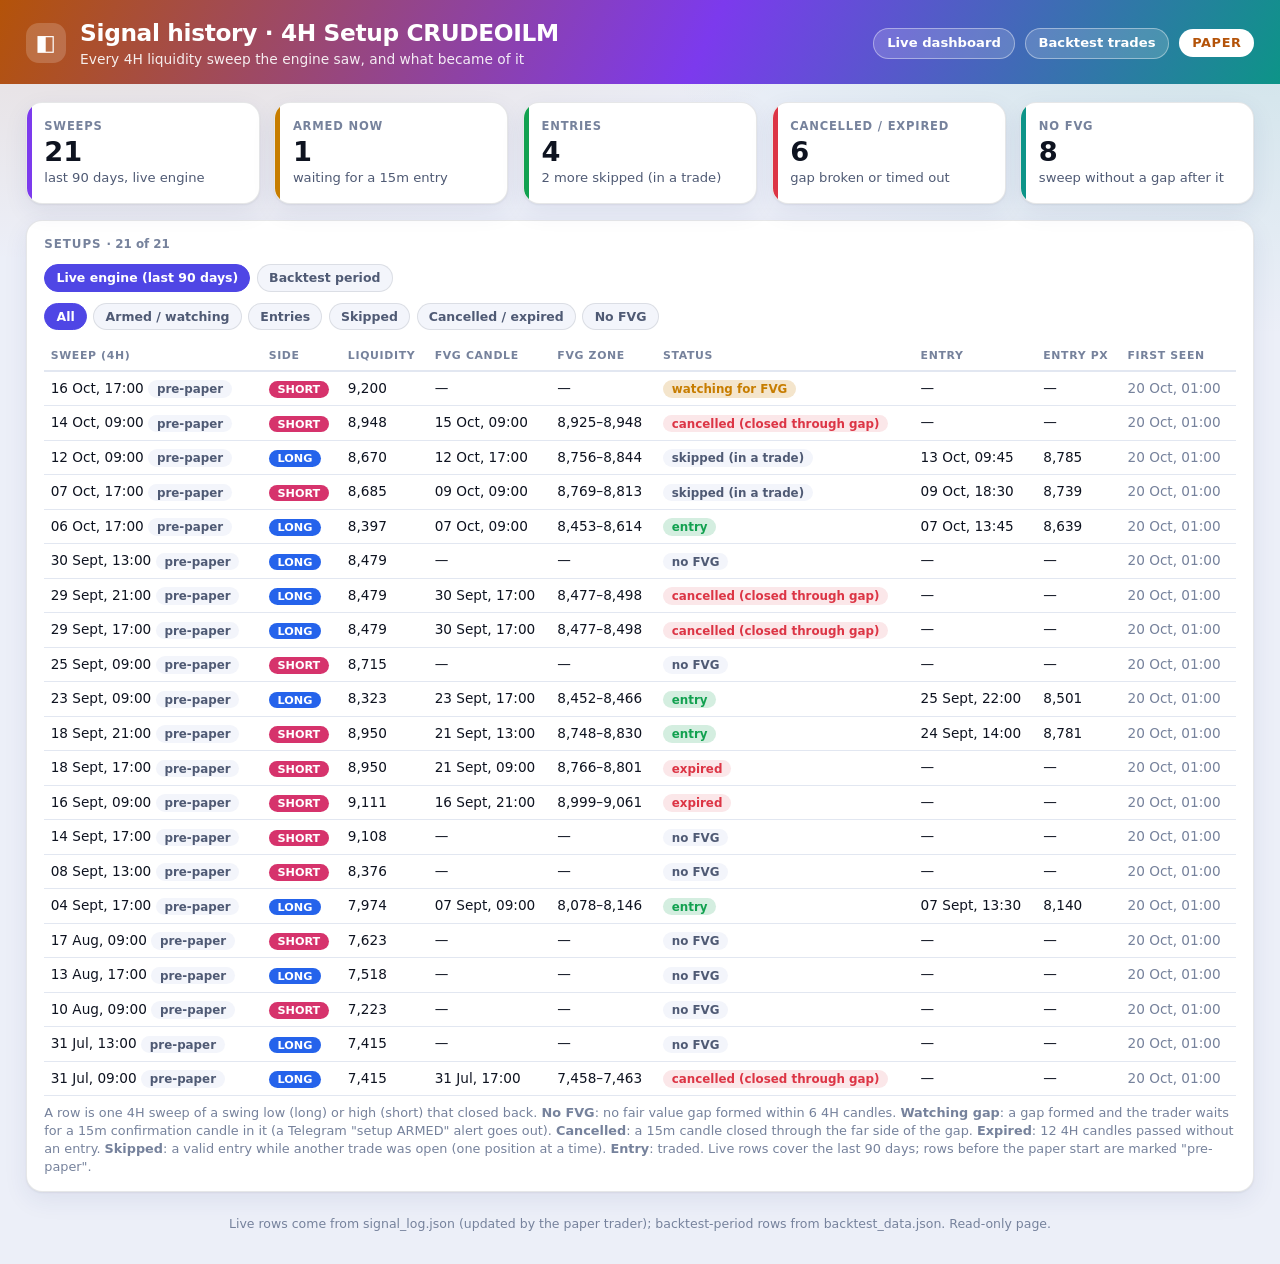
==== signal_log.html @ 7c9d19d1 "tick 2026-10-20 01:00" ====
<!doctype html>
<html lang="en">
<head>
<meta charset="utf-8" />
<title>4H Setup CRUDEOILM — Signal history</title>
<meta name="viewport" content="width=device-width, initial-scale=1" />
<link rel="stylesheet" href="style.css" />
</head>
<body>
<header class="hero">
  <div class="hero-inner">
    <div class="brand">
      <div class="logo">◧</div>
      <div>
        <h1>Signal history · 4H Setup CRUDEOILM</h1>
        <div class="tag">Every 4H liquidity sweep the engine saw, and what became of it</div>
      </div>
    </div>
    <div style="display:flex;gap:10px;flex-wrap:wrap;align-items:center;">
      <a class="btn" href="index.html">Live dashboard</a>
      <a class="btn" href="backtest.html">Backtest trades</a>
      <span class="paper-pill">PAPER</span>
    </div>
  </div>
</header>

<main class="page">
  <div id="err"></div>
  <section class="kpis" id="kpis"></section>
  <div class="box">
    <h3>Setups <span class="muted" id="count" style="text-transform:none;letter-spacing:0;font-weight:600"></span></h3>
    <div class="filters" id="src"></div>
    <div class="filters" id="filters"></div>
    <div class="tbl"><table id="tbl"></table></div>
    <div class="note">A row is one 4H sweep of a swing low (long) or high (short) that closed back.
      <b>No FVG</b>: no fair value gap formed within 6 4H candles. <b>Watching gap</b>: a gap formed and the trader waits for a 15m confirmation candle in it (a Telegram "setup ARMED" alert goes out).
      <b>Cancelled</b>: a 15m candle closed through the far side of the gap. <b>Expired</b>: 12 4H candles passed without an entry.
      <b>Skipped</b>: a valid entry while another trade was open (one position at a time). <b>Entry</b>: traded.
      Live rows cover the last 90 days; rows before the paper start are marked "pre-paper".</div>
  </div>
  <footer>Live rows come from signal_log.json (updated by the paper trader); backtest-period rows from backtest_data.json. Read-only page.</footer>
</main>

<script>
const $ = (id) => document.getElementById(id);
const esc = (s) => String(s ?? "").replace(/[&<>"]/g, (c) => ({ "&": "&amp;", "<": "&lt;", ">": "&gt;", '"': "&quot;" }[c]));
const px = (v) => v == null ? "—" : Math.round(v).toLocaleString("en-IN");
const ts = (s) => s ? new Date(String(s).replace(" ", "T")).toLocaleString("en-IN", { day: "2-digit", month: "short", hour: "2-digit", minute: "2-digit", hour12: false }) : "—";
const GROUPS = { all: "All", watch: "Armed / watching", entry: "Entries", skip: "Skipped", dead: "Cancelled / expired", nofvg: "No FVG" };
const group = (s) => s === "entry" ? "entry" : s.startsWith("watching") ? "watch" : s.startsWith("skipped") ? "skip" : s === "no FVG" ? "nofvg" : "dead";
const cls = (s) => ({ entry: "entry", watch: "watch", dead: s.startsWith("cancel") ? "cancel" : "expired" }[group(s)] || "");
let DATA = { live: [], bt: [] }, SRC = "live", F = "all";

function kpis(rows) {
  const c = (g) => rows.filter((r) => group(r.status) === g).length;
  $("kpis").innerHTML = `
    <div class="kpi violet"><div class="k">Sweeps</div><div class="v">${rows.length}</div><div class="s">${SRC === "live" ? "last 90 days, live engine" : "22 Jun – 19 Oct 2026 backtest"}</div></div>
    <div class="kpi warn"><div class="k">Armed now</div><div class="v">${c("watch")}</div><div class="s">waiting for a 15m entry</div></div>
    <div class="kpi good"><div class="k">Entries</div><div class="v">${c("entry")}</div><div class="s">${c("skip")} more skipped (in a trade)</div></div>
    <div class="kpi bad"><div class="k">Cancelled / expired</div><div class="v">${c("dead")}</div><div class="s">gap broken or timed out</div></div>
    <div class="kpi teal"><div class="k">No FVG</div><div class="v">${c("nofvg")}</div><div class="s">sweep without a gap after it</div></div>`;
}

function render() {
  const rows = DATA[SRC];
  kpis(rows);
  $("src").innerHTML = [["live", "Live engine (last 90 days)"], ["bt", "Backtest period"]].map(([k, l]) => `<button data-src="${k}" class="${k === SRC ? "on" : ""}">${l}</button>`).join("");
  $("filters").innerHTML = Object.entries(GROUPS).map(([k, l]) => `<button data-f="${k}" class="${k === F ? "on" : ""}">${l}</button>`).join("");
  const shown = rows.filter((r) => F === "all" || group(r.status) === F);
  $("count").textContent = `· ${shown.length} of ${rows.length}`;
  $("tbl").innerHTML = `<thead><tr><th>Sweep (4H)</th><th>Side</th><th>Liquidity</th><th>FVG candle</th><th>FVG zone</th><th>Status</th><th>Entry</th><th>Entry px</th>${SRC === "live" ? "<th>First seen</th>" : ""}</tr></thead><tbody>` +
    (shown.map((r) => `<tr><td>${ts(r.sweep)}${SRC === "live" && !r.paper ? ' <span class="st">pre-paper</span>' : ""}</td>
      <td><span class="side-pill ${r.side}">${r.side === "L" ? "LONG" : "SHORT"}</span></td><td>${px(r.lvl)}</td>
      <td>${ts(r.fvg_t)}</td><td>${r.fvg_lo != null ? `${px(r.fvg_lo)}–${px(r.fvg_hi)}` : "—"}</td>
      <td><span class="st ${cls(r.status)}">${esc(r.status)}</span></td><td>${ts(r.entry_t)}</td><td>${px(r.entry)}</td>
      ${SRC === "live" ? `<td class="muted">${ts(r.first_seen)}</td>` : ""}</tr>`).join("") ||
      `<tr class="empty-row"><td colspan="9">Nothing in this group.</td></tr>`) + "</tbody>";
}

document.addEventListener("click", (e) => {
  const b = e.target.closest("button"); if (!b) return;
  if (b.dataset.src) SRC = b.dataset.src;
  if (b.dataset.f) F = b.dataset.f;
  try { localStorage.setItem("4hs-sig", JSON.stringify([SRC, F])); } catch (err) {}
  render();
});
try { [SRC, F] = JSON.parse(localStorage.getItem("4hs-sig")) || [SRC, F]; } catch (e) {}

(async () => {
  try {
    const [a, b] = await Promise.all(["signal_log.json", "backtest_data.json"].map((u) => fetch(u + "?t=" + Date.now(), { cache: "no-store" }).then((r) => r.ok ? r.json() : null).catch(() => null)));
    DATA.live = (a && a.signals) || []; DATA.bt = (b && b.signals) || [];
    if (!a) $("err").innerHTML = `<div class="error-banner">signal_log.json not published yet; it appears after the paper trader's next tick.</div>`;
  } catch (e) { $("err").innerHTML = `<div class="error-banner">${esc(e.message)}</div>`; }
  render();
})();
</script>
</body>
</html>
---- style.css ----
:root {
    color-scheme: light;
    --page: #eceff8; --surface-1: #ffffff; --surface-2: #f3f5fb;
    --text-primary: #0e1320; --text-secondary: #4f5a74; --text-muted: #76829c;
    --gridline: #e2e7f1; --border: rgba(14,19,32,0.10);
    --shadow: 0 1px 2px rgba(14,19,32,0.06), 0 8px 24px rgba(40,50,110,0.08);
    --brand-a: #b45309; --brand-b: #7c3aed; --brand-c: #0d9488; --accent: #4f46e5;
    --long: #2563eb; --short: #d6336c;
    --good: #12a150; --warning: #c77d00; --critical: #dc3545; --slate-1: #1b2340; --slate-2: #2d3a66;
  }
  @media (prefers-color-scheme: dark) {
    :root {
      color-scheme: dark;
      --page: #090c14; --surface-1: #131a29; --surface-2: #1a2336;
      --text-primary: #eef1f9; --text-secondary: #a0abc4; --text-muted: #7f8aa3;
      --gridline: #253048; --border: rgba(238,241,249,0.11);
      --shadow: 0 1px 2px rgba(0,0,0,0.4), 0 10px 28px rgba(0,0,0,0.35);
      --brand-a: #d97706; --brand-b: #8b5cf6; --brand-c: #14b8a6; --accent: #9b8cf3;
      --long: #4a8cf0; --short: #e0578a;
      --good: #2bc85a; --warning: #f2b636; --critical: #f0645f; --slate-1: #0f1630; --slate-2: #26305a;
    }
  }
  * { box-sizing: border-box; }
  html { font-size: clamp(15px, 0.55vw + 9px, 19px); }
  body { margin: 0; color: var(--text-primary); font-family: system-ui, -apple-system, "Segoe UI", sans-serif; line-height: 1.4;
    background: radial-gradient(1100px 480px at 8% -8%, color-mix(in srgb, var(--brand-a) 14%, transparent), transparent 70%),
      radial-gradient(900px 480px at 100% 0%, color-mix(in srgb, var(--brand-c) 14%, transparent), transparent 70%), var(--page);
    background-attachment: fixed; }
  .muted { color: var(--text-muted); }
  .hero { background: linear-gradient(115deg, var(--brand-a) 0%, var(--brand-b) 55%, var(--brand-c) 100%); color: #fff; padding: 1.05rem clamp(14px, 2vw, 32px) 0.9rem; }
  .hero-inner { max-width: 1800px; margin: 0 auto; display: flex; align-items: center; justify-content: space-between; gap: 12px 24px; flex-wrap: wrap; }
  .brand { display: flex; align-items: center; gap: 0.9rem; }
  .logo { width: 2.5rem; height: 2.5rem; border-radius: 0.8rem; background: rgba(255,255,255,0.18); display: grid; place-items: center; font-size: 1.35rem; }
  h1 { font-size: 1.45rem; margin: 0; font-weight: 800; letter-spacing: -0.015em; }
  .tag { font-size: 0.86rem; opacity: 0.9; margin-top: 1px; }
  .hero-pill { background: rgba(255,255,255,0.16); border: 1px solid rgba(255,255,255,0.28); padding: 0.32rem 0.75rem; border-radius: 999px; font-size: 0.82rem; font-variant-numeric: tabular-nums; }
  .paper-pill { background: #fff; color: var(--brand-a); font-weight: 800; padding: 0.32rem 0.8rem; border-radius: 999px; font-size: 0.8rem; letter-spacing: 0.05em; }
  details.rules { max-width: 1800px; margin: 0.55rem auto 0; font-size: 0.83rem; }
  details.rules summary { cursor: pointer; font-weight: 600; width: fit-content; }
  details.rules p { margin: 0.4rem 0 0; max-width: 1100px; opacity: 0.94; }
  .page { max-width: 1800px; margin: 0 auto; padding: 1.1rem clamp(14px, 2vw, 32px) 2rem; }
  .kpis { display: grid; grid-template-columns: repeat(auto-fit, minmax(min(165px, 100%), 1fr)); gap: 0.9rem; margin-bottom: 1rem; }
  .kpi { position: relative; overflow: hidden; background: var(--surface-1); border: 1px solid var(--border); border-radius: 1rem; padding: 0.95rem 1.1rem; box-shadow: var(--shadow); min-width: 0; }
  .kpi::before { content: ""; position: absolute; inset: 0 auto 0 0; width: 5px; background: var(--kc, var(--accent)); }
  .kpi .k { font-size: 0.72rem; text-transform: uppercase; letter-spacing: 0.07em; color: var(--text-muted); font-weight: 700; }
  .kpi .v { font-size: 1.7rem; font-weight: 800; font-variant-numeric: tabular-nums; margin-top: 0.1rem; line-height: 1.15; }
  .kpi .s { font-size: 0.82rem; color: var(--text-secondary); margin-top: 0.15rem; }
  .kpi.good { --kc: var(--good); } .kpi.bad { --kc: var(--critical); } .kpi.warn { --kc: var(--warning); } .kpi.teal { --kc: var(--brand-c); } .kpi.violet { --kc: var(--brand-b); }
  .v.good { color: var(--good); } .v.bad { color: var(--critical); }
  .st-pill { display: inline-flex; align-items: center; gap: 0.35rem; font-weight: 700; font-size: 0.78rem; padding: 0.15rem 0.55rem; border-radius: 999px; }
  .st-pill.live { background: color-mix(in srgb, var(--good) 16%, var(--surface-1)); color: var(--good); }
  .st-pill.stale { background: color-mix(in srgb, var(--critical) 16%, var(--surface-1)); color: var(--critical); }
  .st-pill.closed { background: var(--surface-2); color: var(--text-secondary); }
  .dot { display: inline-block; width: 0.55rem; height: 0.55rem; border-radius: 50%; background: currentColor; }
  .decision { display: flex; align-items: center; gap: 1rem; padding: 1rem 1.3rem; border-radius: 1.1rem; color: #fff; box-shadow: var(--shadow); margin-bottom: 1rem; }
  .decision .glyph { width: 3.1rem; height: 3.1rem; border-radius: 50%; background: rgba(255,255,255,0.2); display: grid; place-items: center; font-size: 1.5rem; font-weight: 800; flex: none; }
  .decision .mi-label { font-size: 0.72rem; text-transform: uppercase; letter-spacing: 0.07em; opacity: 0.9; font-weight: 700; }
  .decision .mi-action { font-size: 1.55rem; font-weight: 800; line-height: 1.15; }
  .decision .mi-meta { font-size: 0.85rem; opacity: 0.92; margin-top: 0.15rem; }
  .decision.L { background: linear-gradient(120deg, color-mix(in srgb, var(--long) 72%, #000), var(--long)); }
  .decision.S { background: linear-gradient(120deg, color-mix(in srgb, var(--short) 72%, #000), var(--short)); }
  .decision.WAIT { background: linear-gradient(120deg, var(--slate-1), var(--slate-2)); }
  .layout { display: grid; gap: 1rem; grid-template-columns: minmax(0, 1fr); align-items: start; }
  @media (min-width: 1100px) { .layout { grid-template-columns: minmax(0, 2fr) minmax(0, 3fr); } }
  .col { display: grid; gap: 1rem; min-width: 0; }
  .box { background: var(--surface-1); border: 1px solid var(--border); border-radius: 1rem; padding: 0.95rem 1.1rem; box-shadow: var(--shadow); min-width: 0; }
  .box h3 { font-size: 0.74rem; text-transform: uppercase; letter-spacing: 0.08em; color: var(--text-muted); margin: 0 0 0.7rem; font-weight: 800; }
  .tiles { display: grid; grid-template-columns: repeat(3, minmax(0, 1fr)); gap: 0.7rem; }
  .tile { border-radius: 0.9rem; padding: 0.65rem 0.8rem; background: var(--surface-2); border: 1px solid var(--border); min-width: 0; }
  .tile .v { font-size: 1.2rem; font-weight: 800; font-variant-numeric: tabular-nums; white-space: nowrap; }
  .tile .k { font-size: 0.66rem; color: var(--text-muted); text-transform: uppercase; letter-spacing: 0.06em; font-weight: 700; margin-top: 2px; }
  .tile .v.good { color: var(--good); } .tile .v.bad { color: var(--critical); }
  @media (max-width: 480px) { .tiles { grid-template-columns: 1fr 1fr; } .tile .v { font-size: 1rem; } }
  .rbar { position: relative; height: 0.7rem; border-radius: 999px; background: linear-gradient(90deg, var(--critical) 0 25%, var(--gridline) 25% 100%); margin: 1.6rem 0.3rem 1.4rem; }
  .rbar .now { position: absolute; top: -0.45rem; width: 0.3rem; height: 1.6rem; border-radius: 3px; background: var(--accent); transform: translateX(-50%); }
  .rbar .lab { position: absolute; top: 1rem; transform: translateX(-50%); font-size: 0.68rem; font-weight: 800; color: var(--text-secondary); white-space: nowrap; }
  .chart-img img { width: 100%; height: auto; border-radius: 0.6rem; display: block; border: 1px solid var(--border); }
  .chart svg { width: 100%; height: 9rem; display: block; }
  .note { color: var(--text-muted); font-size: 0.8rem; margin-top: 0.5rem; }
  .tbl { overflow-x: auto; }
  table { width: 100%; border-collapse: collapse; font-size: 0.85rem; }
  th { text-align: left; color: var(--text-muted); font-weight: 700; padding: 0.4rem; border-bottom: 2px solid var(--gridline); font-size: 0.68rem; text-transform: uppercase; letter-spacing: 0.06em; white-space: nowrap; }
  td { padding: 0.45rem 0.4rem; border-bottom: 1px solid var(--gridline); font-variant-numeric: tabular-nums; white-space: nowrap; }
  .empty-row td { color: var(--text-muted); text-align: center; padding: 1.1rem 0.4rem; white-space: normal; }
  .side-pill { font-weight: 800; font-size: 0.7rem; padding: 0.12rem 0.55rem; border-radius: 999px; color: #fff; }
  .side-pill.L { background: var(--long); } .side-pill.S { background: var(--short); }
  .reason { font-size: 0.74rem; padding: 0.1rem 0.5rem; border-radius: 999px; background: var(--surface-2); color: var(--text-secondary); }
  .pos { color: var(--good); font-weight: 700; } .neg { color: var(--critical); font-weight: 700; }
  a { color: var(--accent); }
  .error-banner { border-radius: 0.9rem; padding: 0.65rem 1rem; font-weight: 600; font-size: 0.88rem; background: color-mix(in srgb, var(--critical) 13%, var(--surface-1)); color: var(--critical); border: 1px solid var(--critical); margin-bottom: 1rem; }
  footer { margin-top: 1.4rem; font-size: 0.78rem; color: var(--text-muted); text-align: center; }

  a.btn { background: rgba(255,255,255,0.16); border: 1px solid rgba(255,255,255,0.4); color: #fff; text-decoration: none; font-weight: 700; font-size: 0.82rem; padding: 0.32rem 0.8rem; border-radius: 999px; }
  a.btn:hover { background: rgba(255,255,255,0.26); }
  .health .row { display: flex; align-items: flex-start; gap: 0.55rem; padding: 0.4rem 0; font-size: 0.85rem; border-top: 1px solid var(--gridline); }
  .health .row:first-of-type { border-top: none; }
  .health .ic { flex: none; width: 1.1rem; height: 1.1rem; border-radius: 50%; display: grid; place-items: center; font-size: 0.66rem; font-weight: 800; color: #fff; margin-top: 0.1rem; }
  .health .ic.ok { background: var(--good); } .health .ic.bad { background: var(--critical); }
  .health .det { color: var(--text-muted); font-size: 0.76rem; word-break: break-word; }
  .pill { font-size: 0.7rem; font-weight: 800; padding: 0.2rem 0.7rem; border-radius: 999px; margin-left: 0.5rem; text-transform: none; letter-spacing: 0; }
  .pill.ok { background: color-mix(in srgb, var(--good) 18%, var(--surface-1)); color: var(--good); }
  .pill.bad { background: color-mix(in srgb, var(--critical) 18%, var(--surface-1)); color: var(--critical); }
  .st { font-size: 0.74rem; font-weight: 700; padding: 0.1rem 0.55rem; border-radius: 999px; background: var(--surface-2); color: var(--text-secondary); }
  .st.entry { background: color-mix(in srgb, var(--good) 18%, var(--surface-1)); color: var(--good); }
  .st.watch { background: color-mix(in srgb, var(--warning) 20%, var(--surface-1)); color: var(--warning); }
  .st.cancel, .st.expired { background: color-mix(in srgb, var(--critical) 12%, var(--surface-1)); color: var(--critical); }
  .filters { display: flex; gap: 0.4rem; flex-wrap: wrap; margin-bottom: 0.7rem; }
  .filters button { font: inherit; font-size: 0.78rem; font-weight: 700; padding: 0.25rem 0.7rem; border-radius: 999px; border: 1px solid var(--border); background: var(--surface-2); color: var(--text-secondary); cursor: pointer; }
  .filters button.on { background: var(--accent); color: #fff; border-color: var(--accent); }
  .thumbs { display: grid; grid-template-columns: repeat(auto-fill, minmax(min(280px, 100%), 1fr)); gap: 0.8rem; }
  .thumbs a { display: block; text-decoration: none; color: var(--text-secondary); font-size: 0.78rem; }
  .thumbs img { width: 100%; border-radius: 0.5rem; border: 1px solid var(--border); display: block; margin-bottom: 0.25rem; }
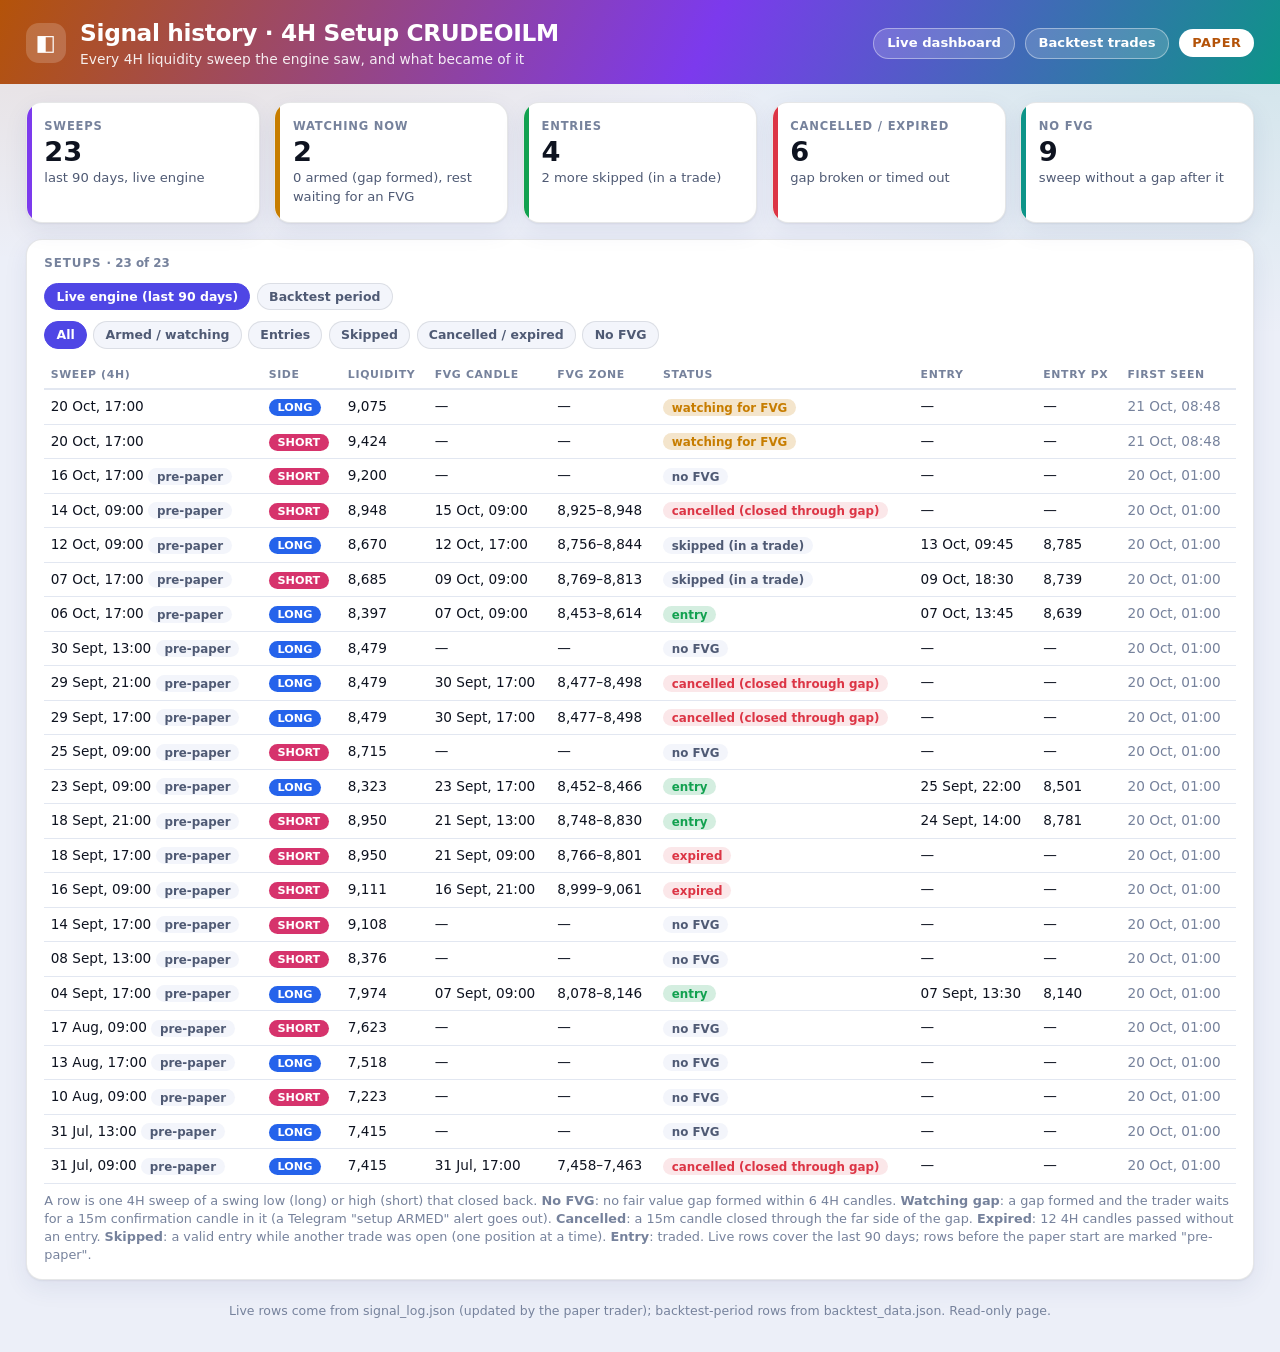
==== commit f01cd539: "tick 2026-10-21 08:48" ====
--- a/signal_log.html
+++ b/signal_log.html
@@ -55,7 +55,7 @@
   const c = (g) => rows.filter((r) => group(r.status) === g).length;
   $("kpis").innerHTML = `
     <div class="kpi violet"><div class="k">Sweeps</div><div class="v">${rows.length}</div><div class="s">${SRC === "live" ? "last 90 days, live engine" : "22 Jun – 19 Oct 2026 backtest"}</div></div>
-    <div class="kpi warn"><div class="k">Armed now</div><div class="v">${c("watch")}</div><div class="s">waiting for a 15m entry</div></div>
+    <div class="kpi warn"><div class="k">Watching now</div><div class="v">${c("watch")}</div><div class="s">${rows.filter((r) => r.status.startsWith("watching gap")).length} armed (gap formed), rest waiting for an FVG</div></div>
     <div class="kpi good"><div class="k">Entries</div><div class="v">${c("entry")}</div><div class="s">${c("skip")} more skipped (in a trade)</div></div>
     <div class="kpi bad"><div class="k">Cancelled / expired</div><div class="v">${c("dead")}</div><div class="s">gap broken or timed out</div></div>
     <div class="kpi teal"><div class="k">No FVG</div><div class="v">${c("nofvg")}</div><div class="s">sweep without a gap after it</div></div>`;
